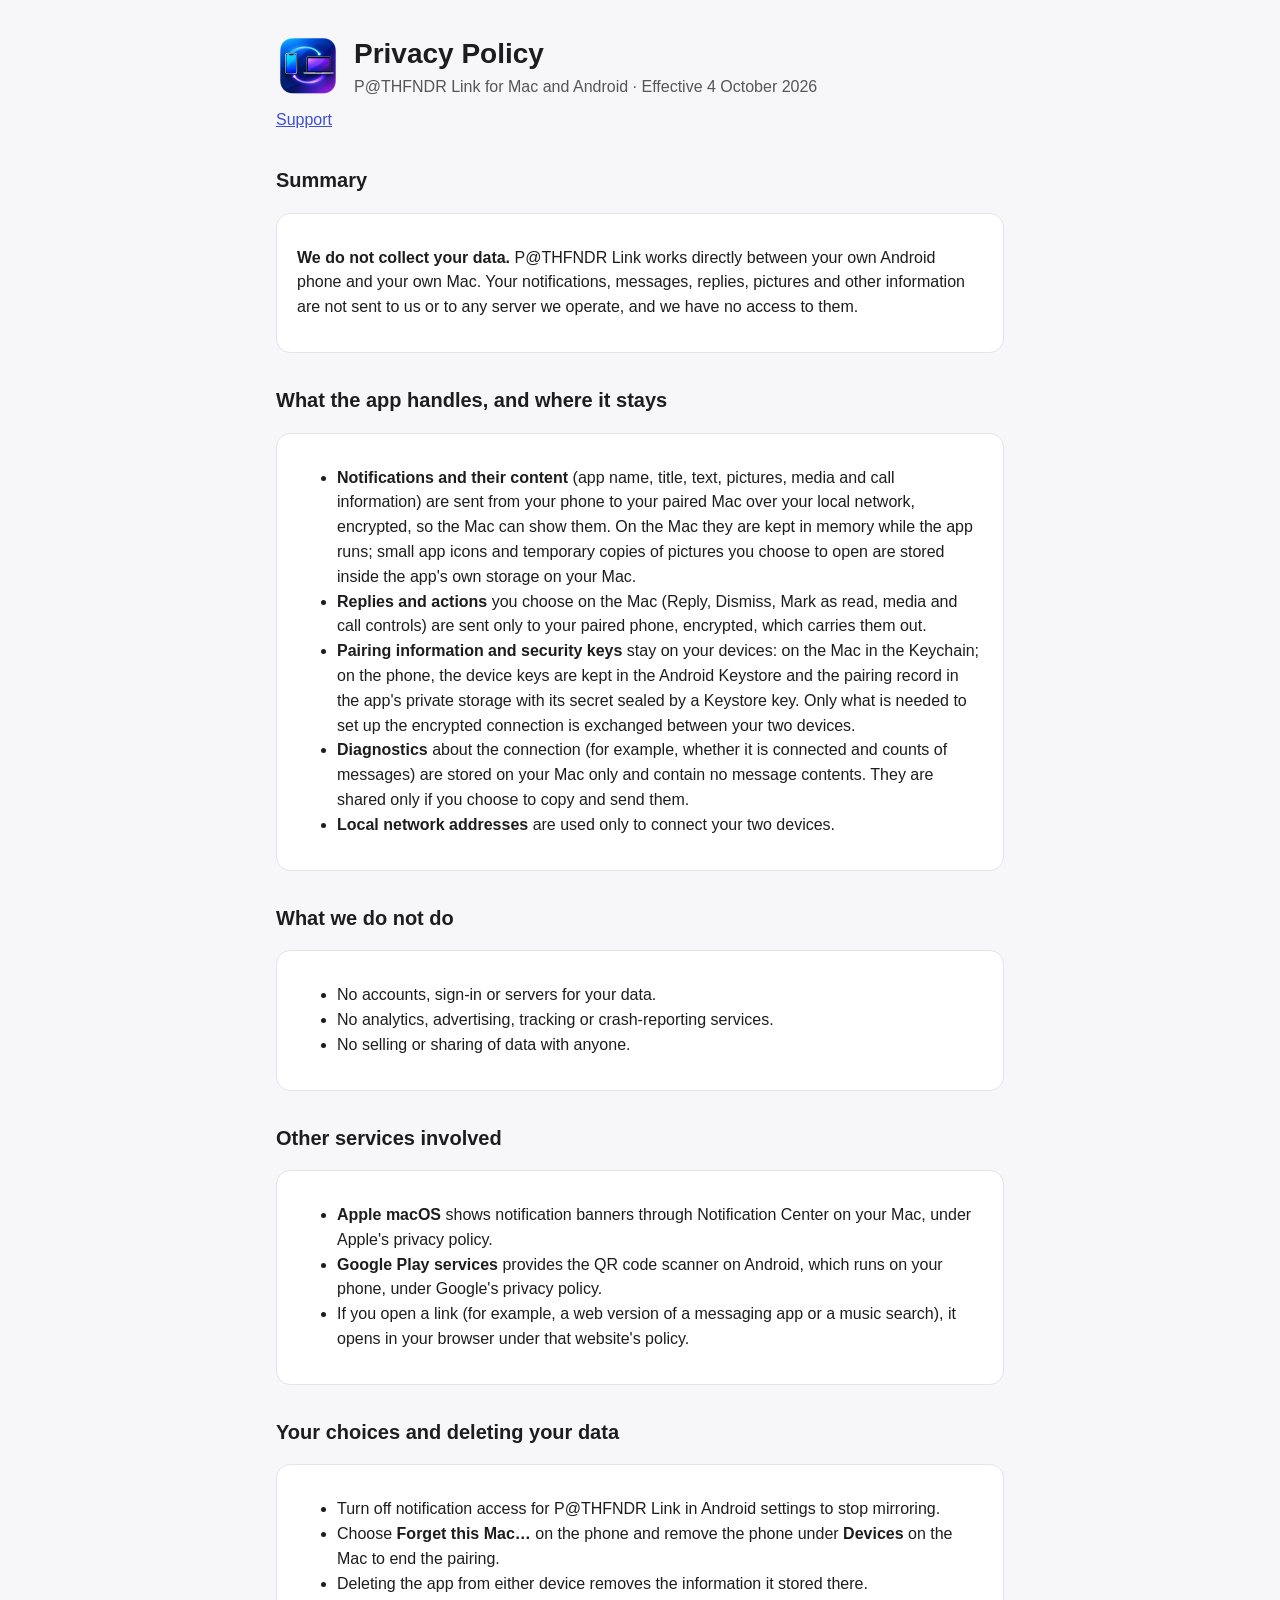
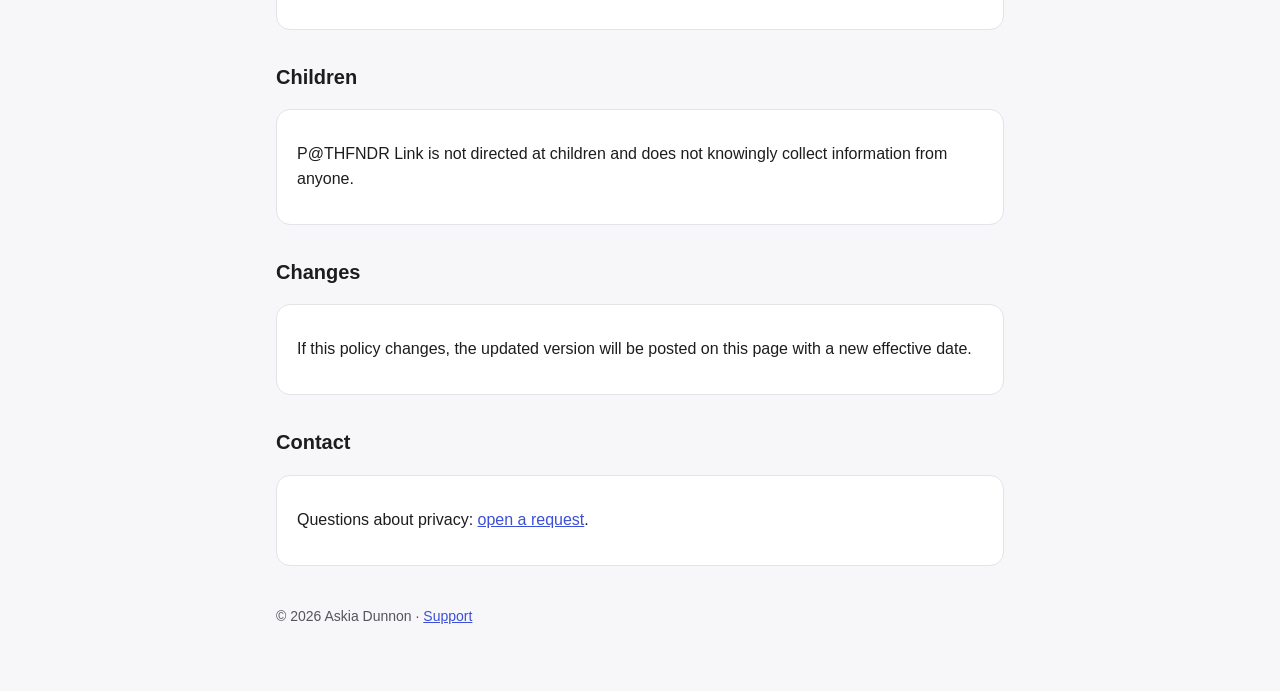
==== privacy.html @ f556403e "P@THFNDR Link support and privacy policy pages" ====
<!doctype html><html lang="en"><head><meta charset="utf-8"><meta name="viewport" content="width=device-width,initial-scale=1">
<title>P@THFNDR Link Privacy Policy</title><link rel="stylesheet" href="style.css"></head><body><main>
<header><img src="icon.png" alt=""><div><h1>Privacy Policy</h1><div class="muted">P@THFNDR Link for Mac and Android · Effective 4 October 2026</div></div></header>
<nav><a href="index.html">Support</a></nav>

<h2>Summary</h2>
<div class="card"><p><b>We do not collect your data.</b> P@THFNDR Link works directly between your own Android phone and your own Mac. Your notifications, messages, replies, pictures and other information are not sent to us or to any server we operate, and we have no access to them.</p></div>

<h2>What the app handles, and where it stays</h2>
<div class="card"><ul>
<li><b>Notifications and their content</b> (app name, title, text, pictures, media and call information) are sent from your phone to your paired Mac over your local network, encrypted, so the Mac can show them. On the Mac they are kept in memory while the app runs; small app icons and temporary copies of pictures you choose to open are stored inside the app's own storage on your Mac.</li>
<li><b>Replies and actions</b> you choose on the Mac (Reply, Dismiss, Mark as read, media and call controls) are sent only to your paired phone, encrypted, which carries them out.</li>
<li><b>Pairing information and security keys</b> stay on your devices: on the Mac in the Keychain; on the phone, the device keys are kept in the Android Keystore and the pairing record in the app's private storage with its secret sealed by a Keystore key. Only what is needed to set up the encrypted connection is exchanged between your two devices.</li>
<li><b>Diagnostics</b> about the connection (for example, whether it is connected and counts of messages) are stored on your Mac only and contain no message contents. They are shared only if you choose to copy and send them.</li>
<li><b>Local network addresses</b> are used only to connect your two devices.</li></ul></div>

<h2>What we do not do</h2>
<div class="card"><ul>
<li>No accounts, sign-in or servers for your data.</li>
<li>No analytics, advertising, tracking or crash-reporting services.</li>
<li>No selling or sharing of data with anyone.</li></ul></div>

<h2>Other services involved</h2>
<div class="card"><ul>
<li><b>Apple macOS</b> shows notification banners through Notification Center on your Mac, under Apple's privacy policy.</li>
<li><b>Google Play services</b> provides the QR code scanner on Android, which runs on your phone, under Google's privacy policy.</li>
<li>If you open a link (for example, a web version of a messaging app or a music search), it opens in your browser under that website's policy.</li></ul></div>

<h2>Your choices and deleting your data</h2>
<div class="card"><ul>
<li>Turn off notification access for P@THFNDR Link in Android settings to stop mirroring.</li>
<li>Choose <b>Forget this Mac…</b> on the phone and remove the phone under <b>Devices</b> on the Mac to end the pairing.</li>
<li>Deleting the app from either device removes the information it stored there.</li></ul></div>

<h2>Children</h2>
<div class="card"><p>P@THFNDR Link is not directed at children and does not knowingly collect information from anyone.</p></div>

<h2>Changes</h2>
<div class="card"><p>If this policy changes, the updated version will be posted on this page with a new effective date.</p></div>

<h2>Contact</h2>
<div class="card"><p>Questions about privacy: <a href="https://github.com/ski3md/pthfndr-link/issues">open a request</a>.</p></div>
<footer>© 2026 Askia Dunnon · <a href="index.html">Support</a></footer>
</main></body></html>
---- style.css ----
:root{--fg:#1d1d1f;--muted:#55555a;--bg:#f7f7f9;--card:#fff;--accent:#3b4fd8;--line:#e3e3e8}
@media (prefers-color-scheme:dark){:root{--fg:#f2f2f5;--muted:#a8a8b0;--bg:#16161a;--card:#202027;--accent:#8c9bff;--line:#33333c}}
*{box-sizing:border-box}body{margin:0;font:16px/1.55 -apple-system,BlinkMacSystemFont,"Segoe UI",Roboto,sans-serif;color:var(--fg);background:var(--bg)}
main{max-width:760px;margin:0 auto;padding:32px 16px 64px}header{display:flex;align-items:center;gap:14px;margin-bottom:8px}
header img{width:64px;height:64px}h1{font-size:28px;margin:0}h2{font-size:20px;margin-top:32px}h3{font-size:17px;margin-bottom:4px}
.card{background:var(--card);border:1px solid var(--line);border-radius:14px;padding:16px 20px;margin:12px 0}
.muted{color:var(--muted)}a{color:var(--accent)}nav a{margin-right:16px}code{font-size:14px}footer{margin-top:40px;font-size:14px;color:var(--muted)}
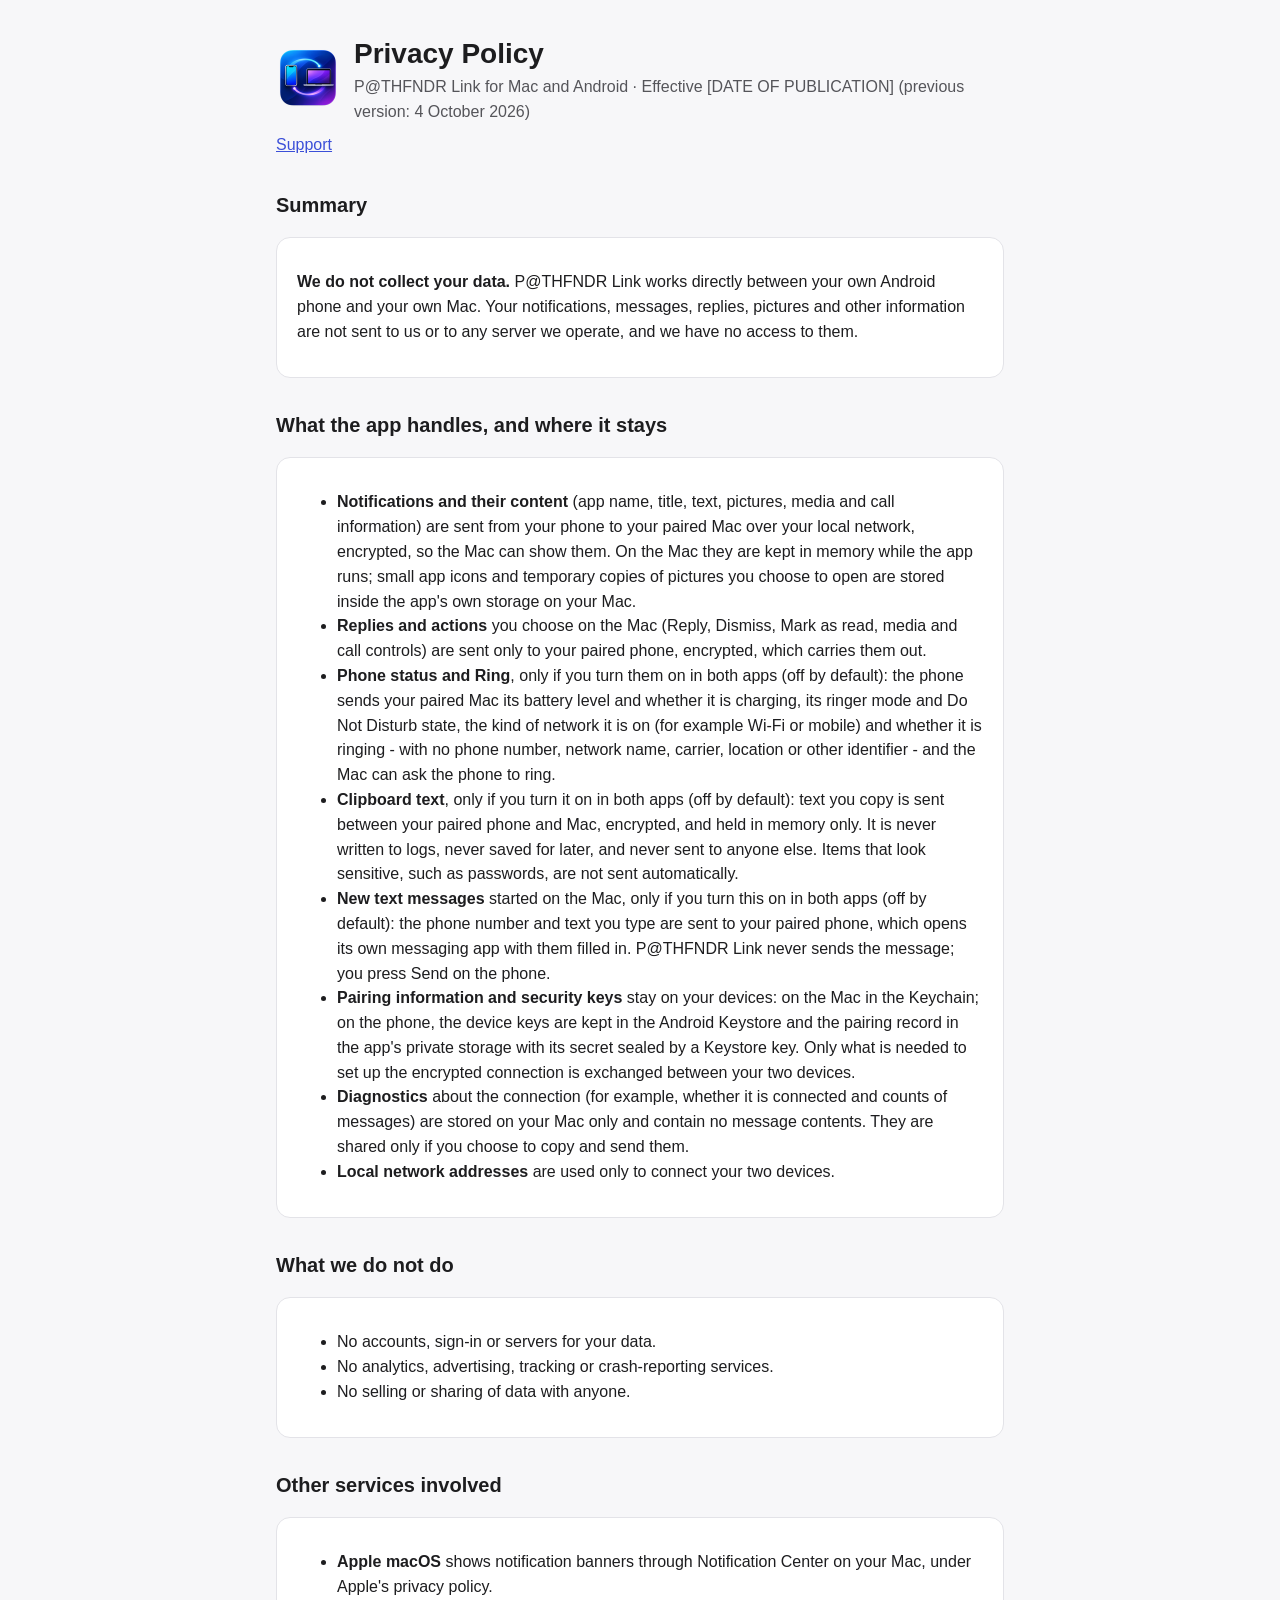
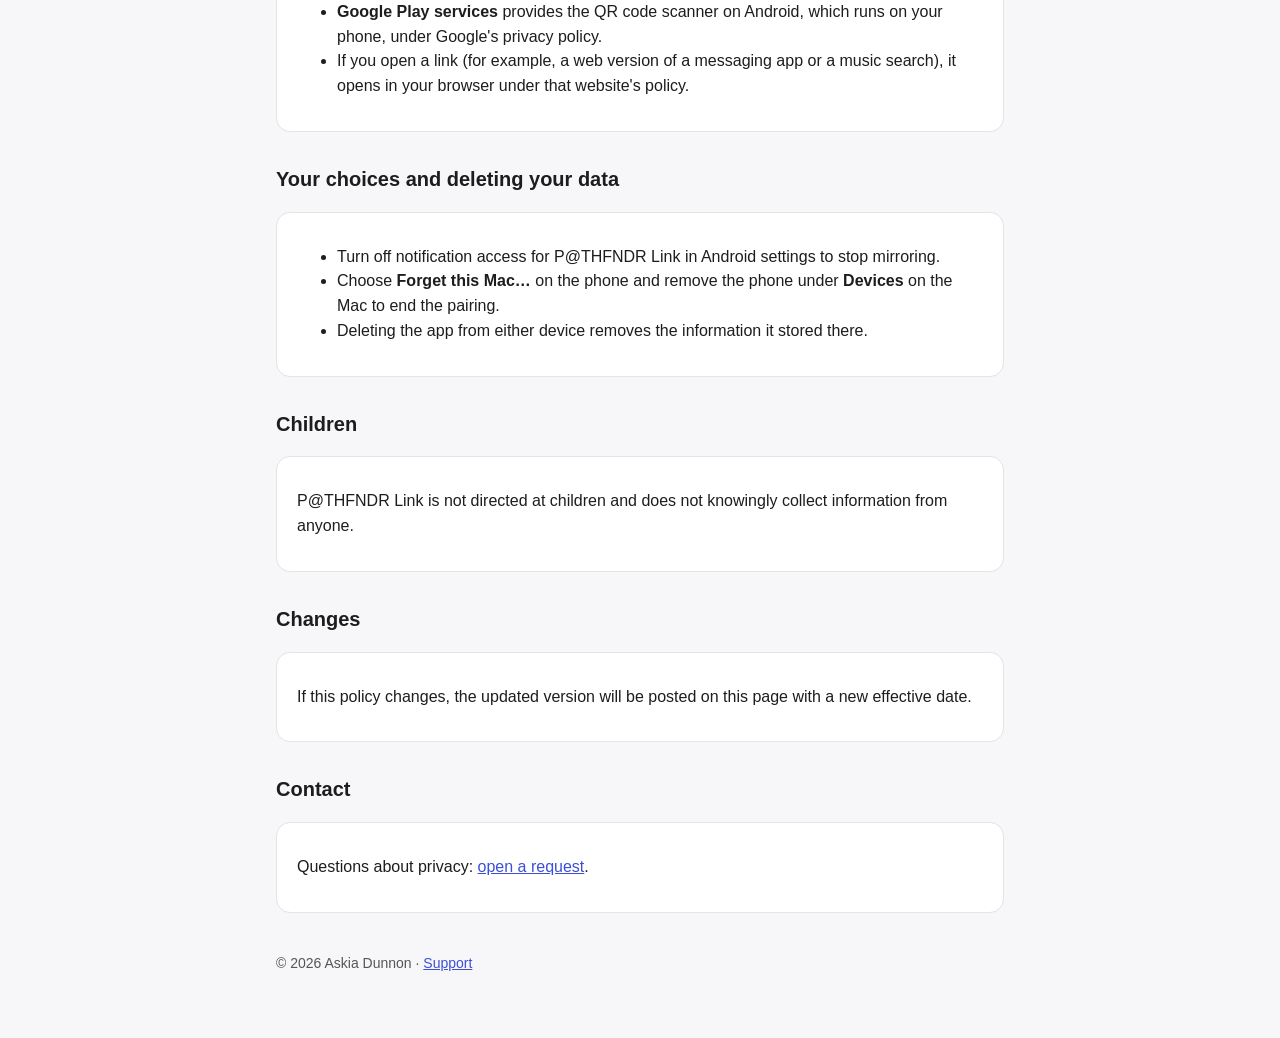
==== commit 51c9bf2e: "privacy: cover phone status and Ring, clipboard text and new-message prompts (all off by default) Co" ====
--- a/privacy.html
+++ b/privacy.html
@@ -1,6 +1,6 @@
 <!doctype html><html lang="en"><head><meta charset="utf-8"><meta name="viewport" content="width=device-width,initial-scale=1">
 <title>P@THFNDR Link Privacy Policy</title><link rel="stylesheet" href="style.css"></head><body><main>
-<header><img src="icon.png" alt=""><div><h1>Privacy Policy</h1><div class="muted">P@THFNDR Link for Mac and Android · Effective 4 October 2026</div></div></header>
+<header><img src="icon.png" alt=""><div><h1>Privacy Policy</h1><div class="muted">P@THFNDR Link for Mac and Android · Effective [DATE OF PUBLICATION] (previous version: 4 October 2026)</div></div></header>
 <nav><a href="index.html">Support</a></nav>
 
 <h2>Summary</h2>
@@ -10,6 +10,9 @@
 <div class="card"><ul>
 <li><b>Notifications and their content</b> (app name, title, text, pictures, media and call information) are sent from your phone to your paired Mac over your local network, encrypted, so the Mac can show them. On the Mac they are kept in memory while the app runs; small app icons and temporary copies of pictures you choose to open are stored inside the app's own storage on your Mac.</li>
 <li><b>Replies and actions</b> you choose on the Mac (Reply, Dismiss, Mark as read, media and call controls) are sent only to your paired phone, encrypted, which carries them out.</li>
+<li><b>Phone status and Ring</b>, only if you turn them on in both apps (off by default): the phone sends your paired Mac its battery level and whether it is charging, its ringer mode and Do Not Disturb state, the kind of network it is on (for example Wi-Fi or mobile) and whether it is ringing - with no phone number, network name, carrier, location or other identifier - and the Mac can ask the phone to ring.</li>
+<li><b>Clipboard text</b>, only if you turn it on in both apps (off by default): text you copy is sent between your paired phone and Mac, encrypted, and held in memory only. It is never written to logs, never saved for later, and never sent to anyone else. Items that look sensitive, such as passwords, are not sent automatically.</li>
+<li><b>New text messages</b> started on the Mac, only if you turn this on in both apps (off by default): the phone number and text you type are sent to your paired phone, which opens its own messaging app with them filled in. P@THFNDR Link never sends the message; you press Send on the phone.</li>
 <li><b>Pairing information and security keys</b> stay on your devices: on the Mac in the Keychain; on the phone, the device keys are kept in the Android Keystore and the pairing record in the app's private storage with its secret sealed by a Keystore key. Only what is needed to set up the encrypted connection is exchanged between your two devices.</li>
 <li><b>Diagnostics</b> about the connection (for example, whether it is connected and counts of messages) are stored on your Mac only and contain no message contents. They are shared only if you choose to copy and send them.</li>
 <li><b>Local network addresses</b> are used only to connect your two devices.</li></ul></div>
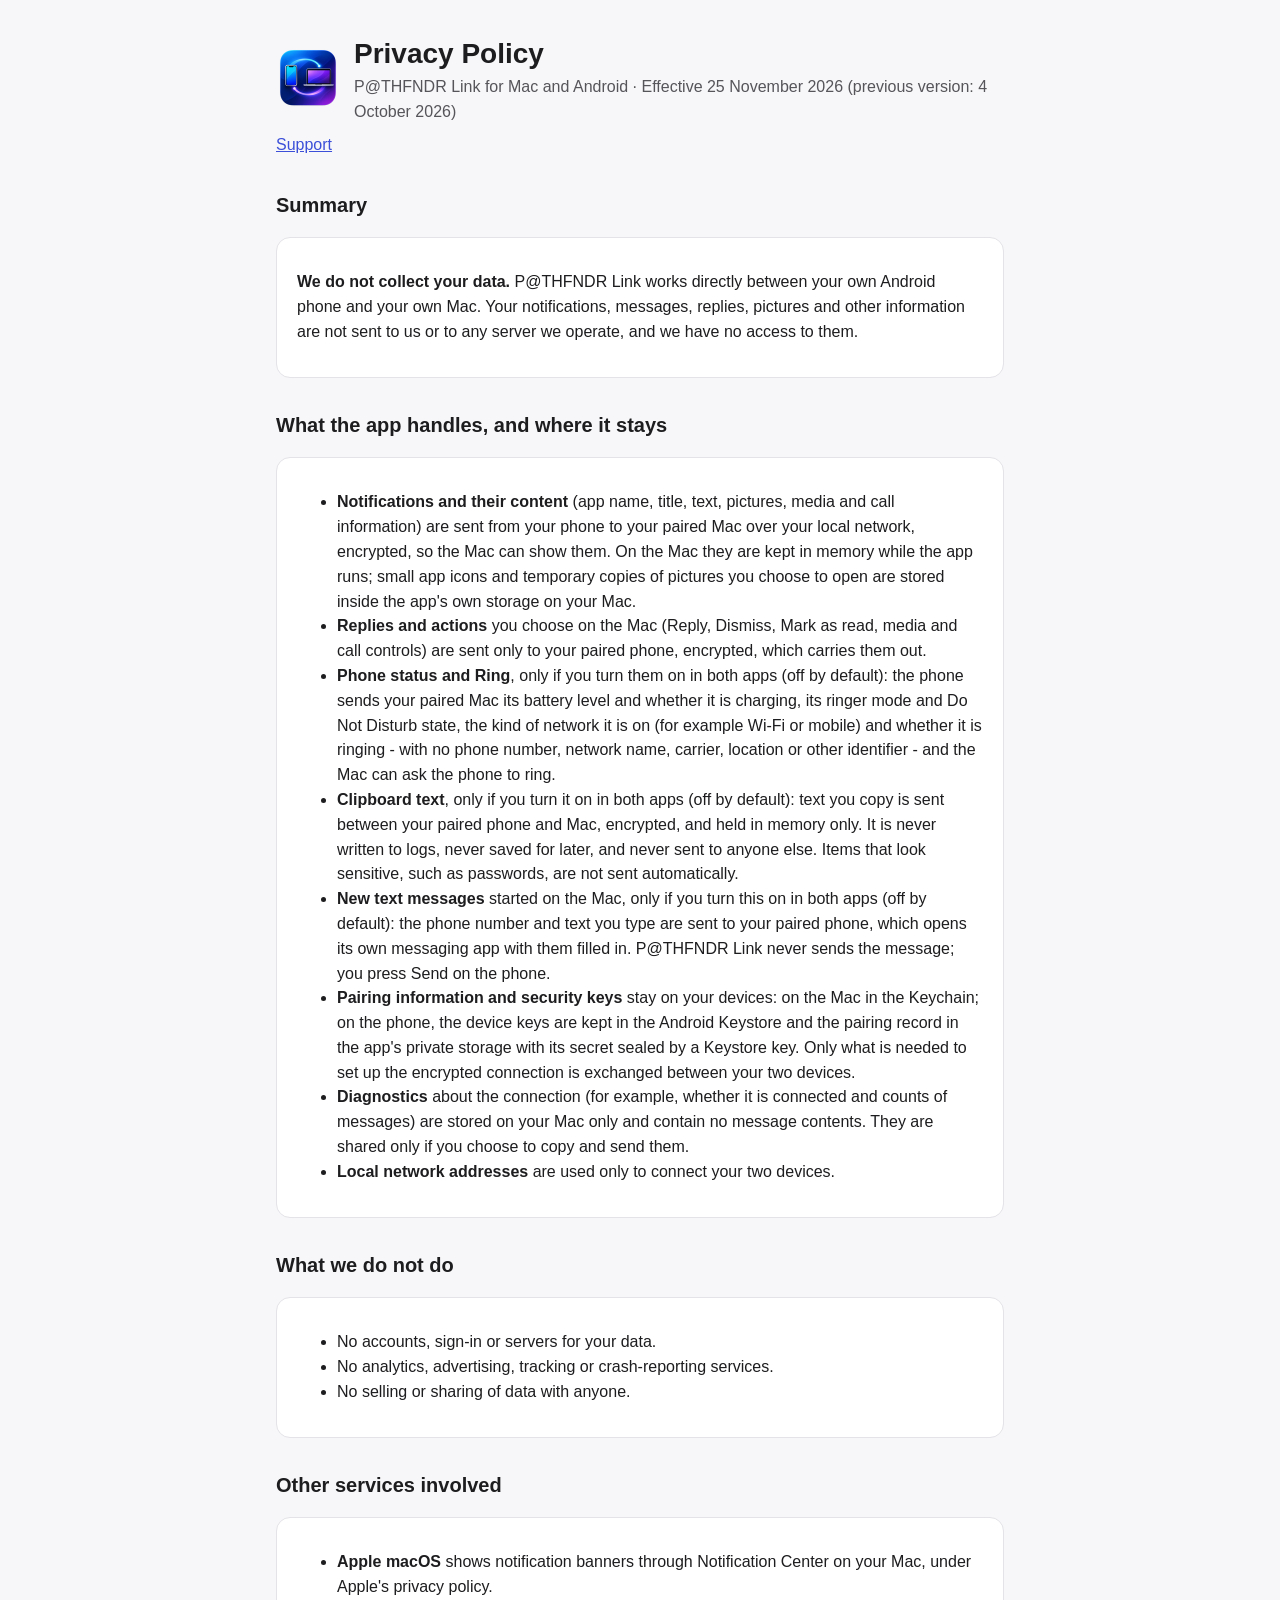
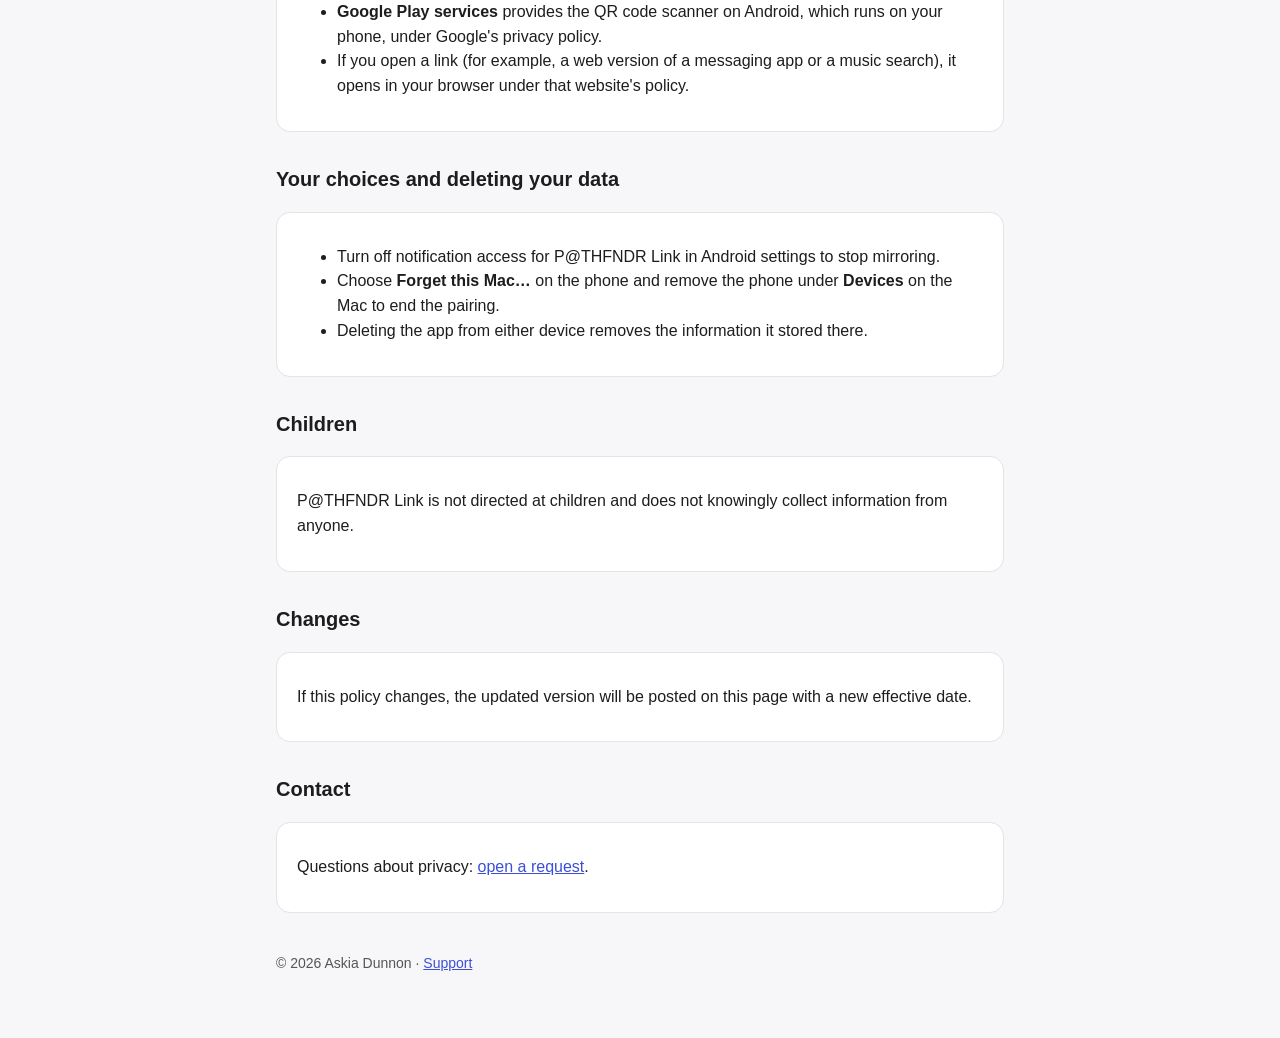
==== commit 69172210: "privacy: effective 25 November 2026 Co-Authored-By: Claude Opus 5.5 <noreply@anthropic.com> Claude-S" ====
--- a/privacy.html
+++ b/privacy.html
@@ -1,6 +1,6 @@
 <!doctype html><html lang="en"><head><meta charset="utf-8"><meta name="viewport" content="width=device-width,initial-scale=1">
 <title>P@THFNDR Link Privacy Policy</title><link rel="stylesheet" href="style.css"></head><body><main>
-<header><img src="icon.png" alt=""><div><h1>Privacy Policy</h1><div class="muted">P@THFNDR Link for Mac and Android · Effective [DATE OF PUBLICATION] (previous version: 4 October 2026)</div></div></header>
+<header><img src="icon.png" alt=""><div><h1>Privacy Policy</h1><div class="muted">P@THFNDR Link for Mac and Android · Effective 25 November 2026 (previous version: 4 October 2026)</div></div></header>
 <nav><a href="index.html">Support</a></nav>
 
 <h2>Summary</h2>
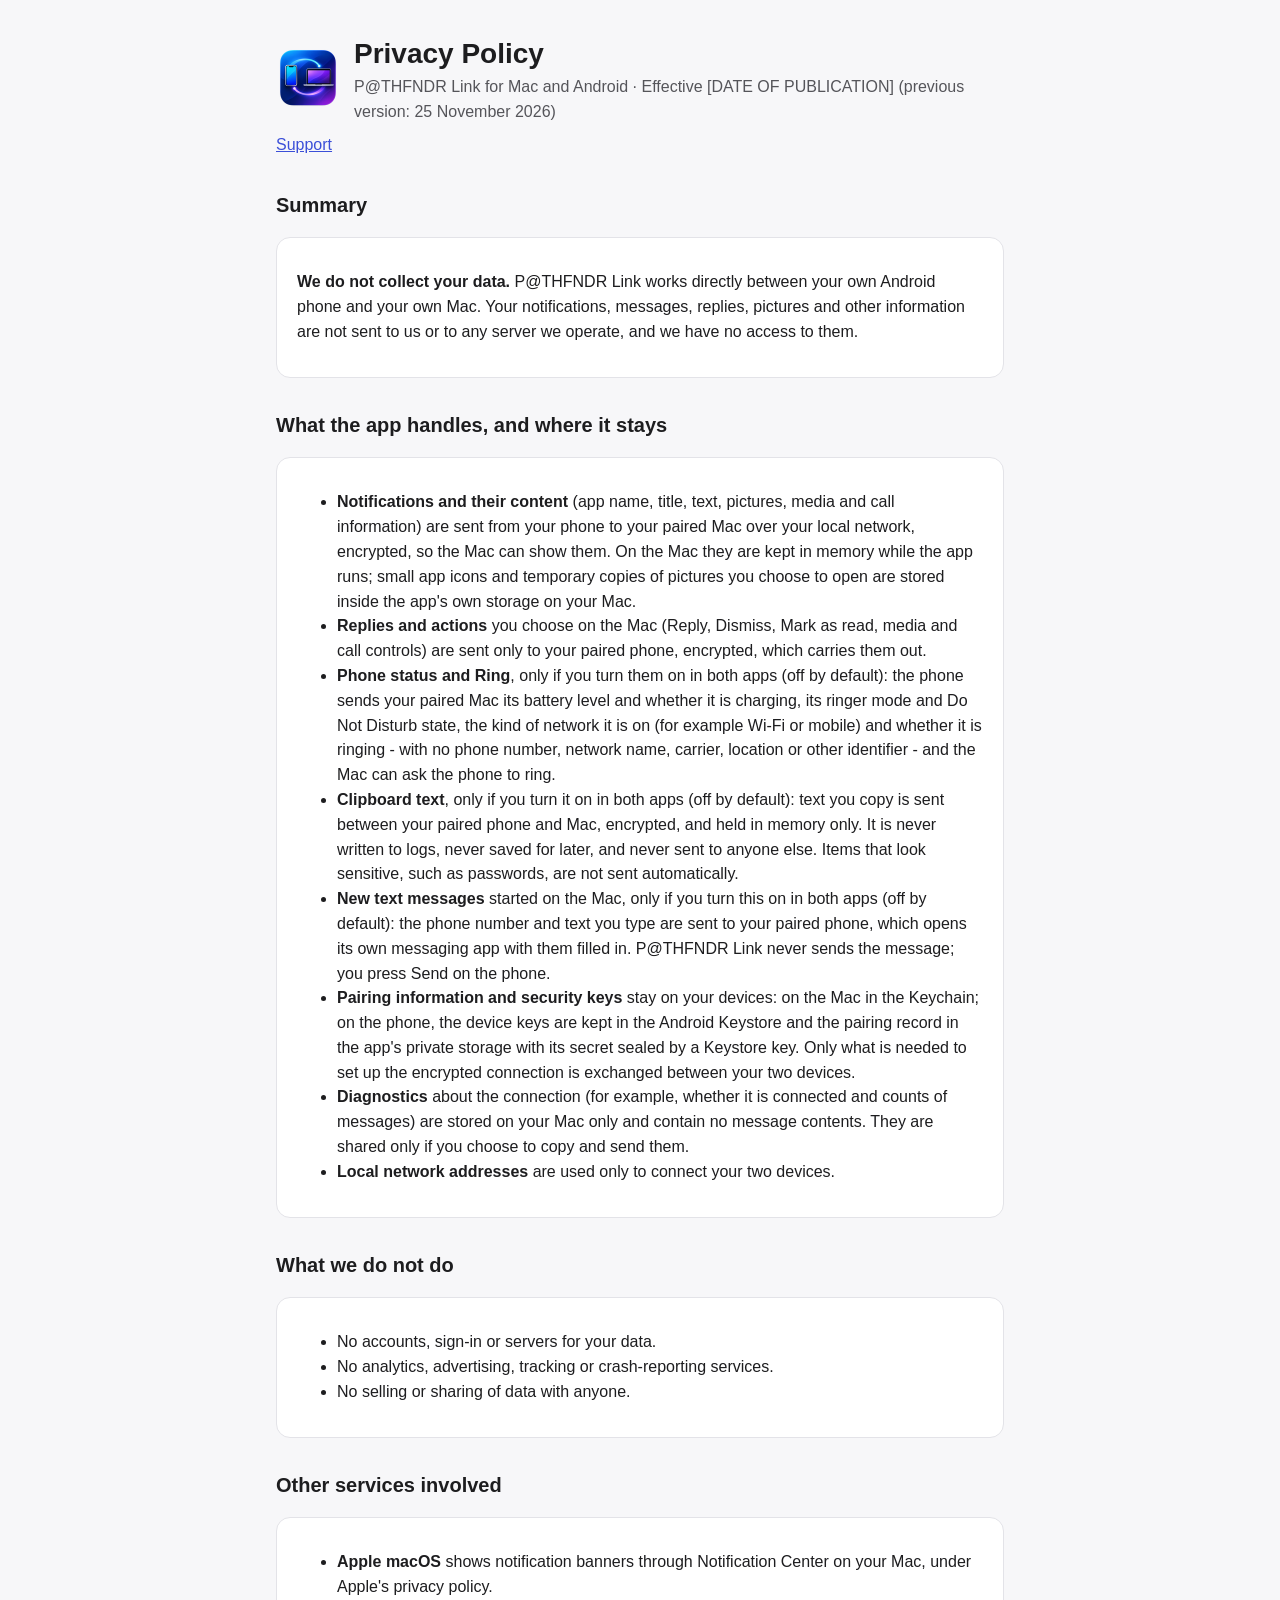
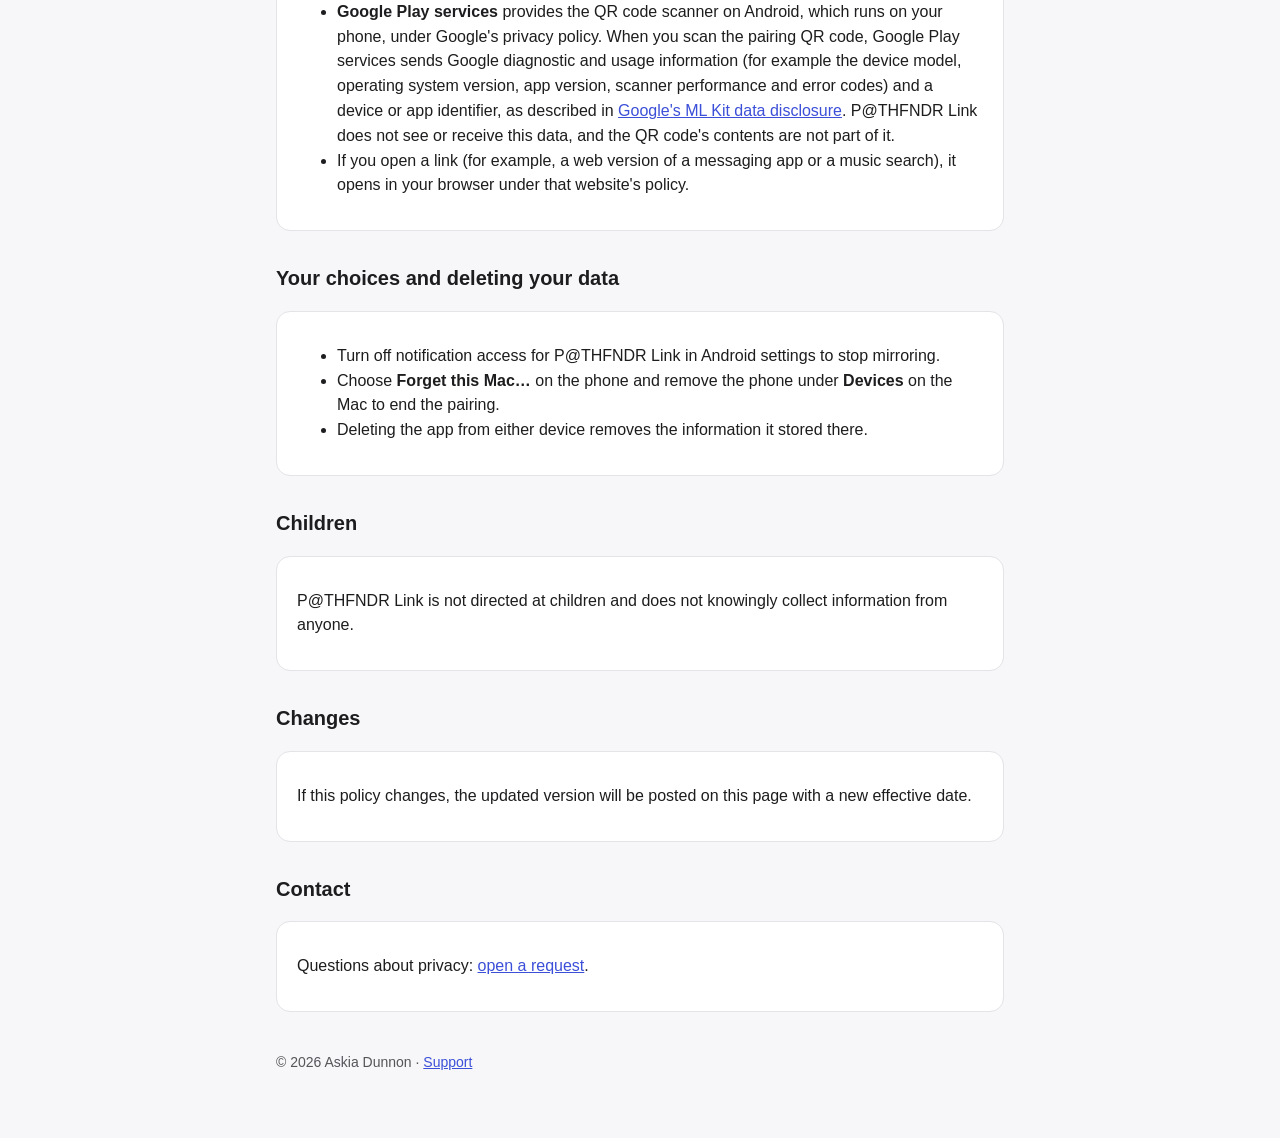
==== commit 43c512b9: "privacy: disclose what Google's QR scanner sends Google (matches the Play Data safety answers) Co-Au" ====
--- a/privacy.html
+++ b/privacy.html
@@ -1,6 +1,6 @@
 <!doctype html><html lang="en"><head><meta charset="utf-8"><meta name="viewport" content="width=device-width,initial-scale=1">
 <title>P@THFNDR Link Privacy Policy</title><link rel="stylesheet" href="style.css"></head><body><main>
-<header><img src="icon.png" alt=""><div><h1>Privacy Policy</h1><div class="muted">P@THFNDR Link for Mac and Android · Effective 25 November 2026 (previous version: 4 October 2026)</div></div></header>
+<header><img src="icon.png" alt=""><div><h1>Privacy Policy</h1><div class="muted">P@THFNDR Link for Mac and Android · Effective [DATE OF PUBLICATION] (previous version: 25 November 2026)</div></div></header>
 <nav><a href="index.html">Support</a></nav>
 
 <h2>Summary</h2>
@@ -26,7 +26,7 @@
 <h2>Other services involved</h2>
 <div class="card"><ul>
 <li><b>Apple macOS</b> shows notification banners through Notification Center on your Mac, under Apple's privacy policy.</li>
-<li><b>Google Play services</b> provides the QR code scanner on Android, which runs on your phone, under Google's privacy policy.</li>
+<li><b>Google Play services</b> provides the QR code scanner on Android, which runs on your phone, under Google's privacy policy. When you scan the pairing QR code, Google Play services sends Google diagnostic and usage information (for example the device model, operating system version, app version, scanner performance and error codes) and a device or app identifier, as described in <a href="https://developers.google.com/ml-kit/android-data-disclosure">Google's ML Kit data disclosure</a>. P@THFNDR Link does not see or receive this data, and the QR code's contents are not part of it.</li>
 <li>If you open a link (for example, a web version of a messaging app or a music search), it opens in your browser under that website's policy.</li></ul></div>
 
 <h2>Your choices and deleting your data</h2>
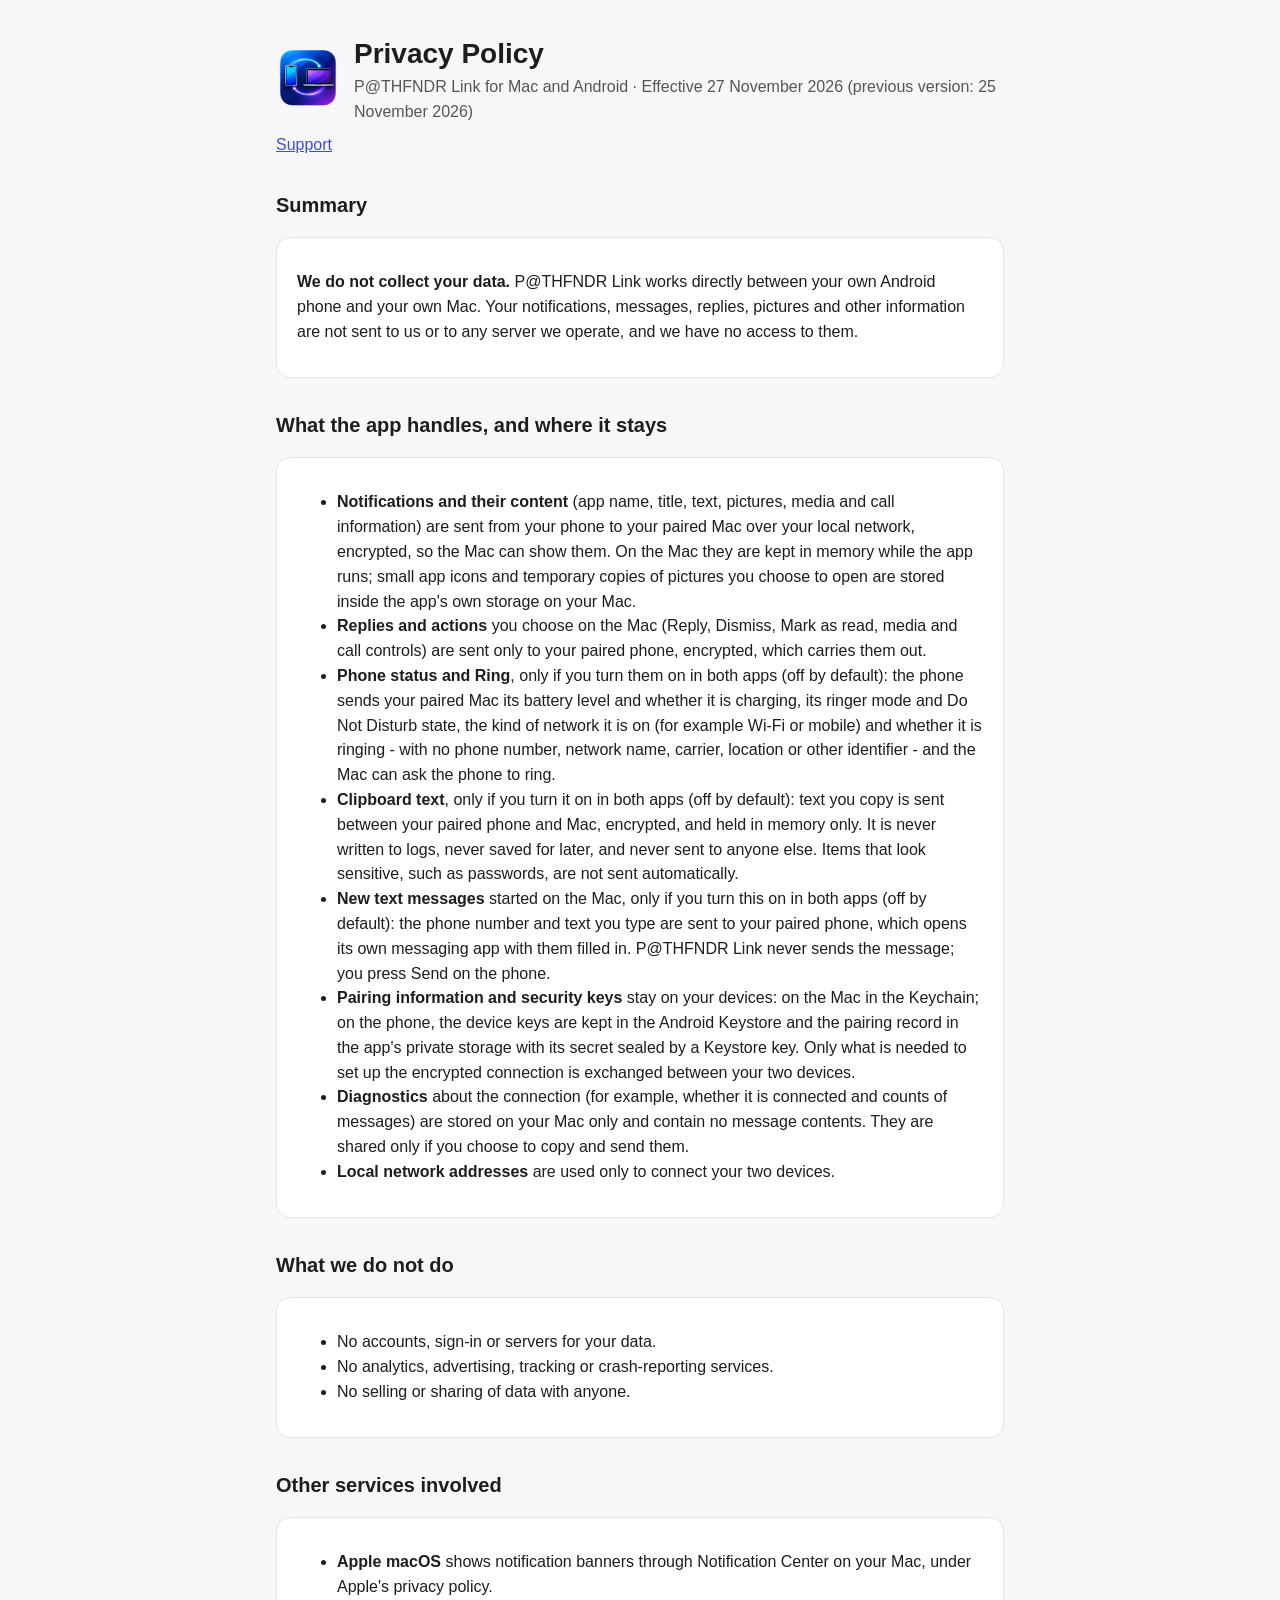
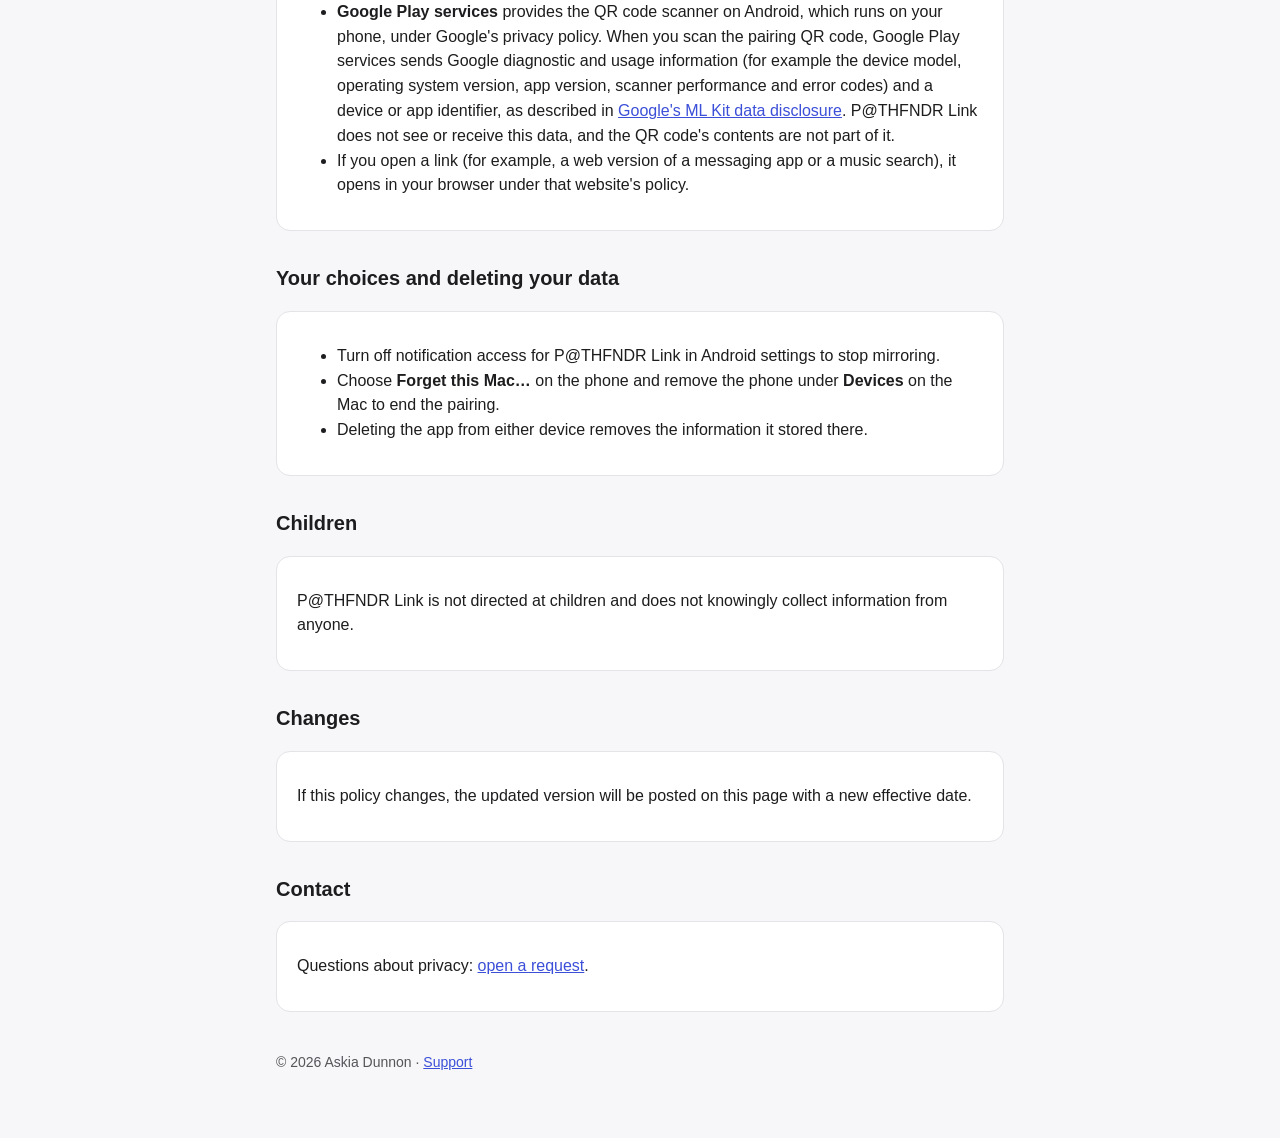
==== commit dc10037f: "privacy: effective 27 November 2026 Co-Authored-By: Claude Opus 5.5 <noreply@anthropic.com> Claude-S" ====
--- a/privacy.html
+++ b/privacy.html
@@ -1,6 +1,6 @@
 <!doctype html><html lang="en"><head><meta charset="utf-8"><meta name="viewport" content="width=device-width,initial-scale=1">
 <title>P@THFNDR Link Privacy Policy</title><link rel="stylesheet" href="style.css"></head><body><main>
-<header><img src="icon.png" alt=""><div><h1>Privacy Policy</h1><div class="muted">P@THFNDR Link for Mac and Android · Effective [DATE OF PUBLICATION] (previous version: 25 November 2026)</div></div></header>
+<header><img src="icon.png" alt=""><div><h1>Privacy Policy</h1><div class="muted">P@THFNDR Link for Mac and Android · Effective 27 November 2026 (previous version: 25 November 2026)</div></div></header>
 <nav><a href="index.html">Support</a></nav>
 
 <h2>Summary</h2>
